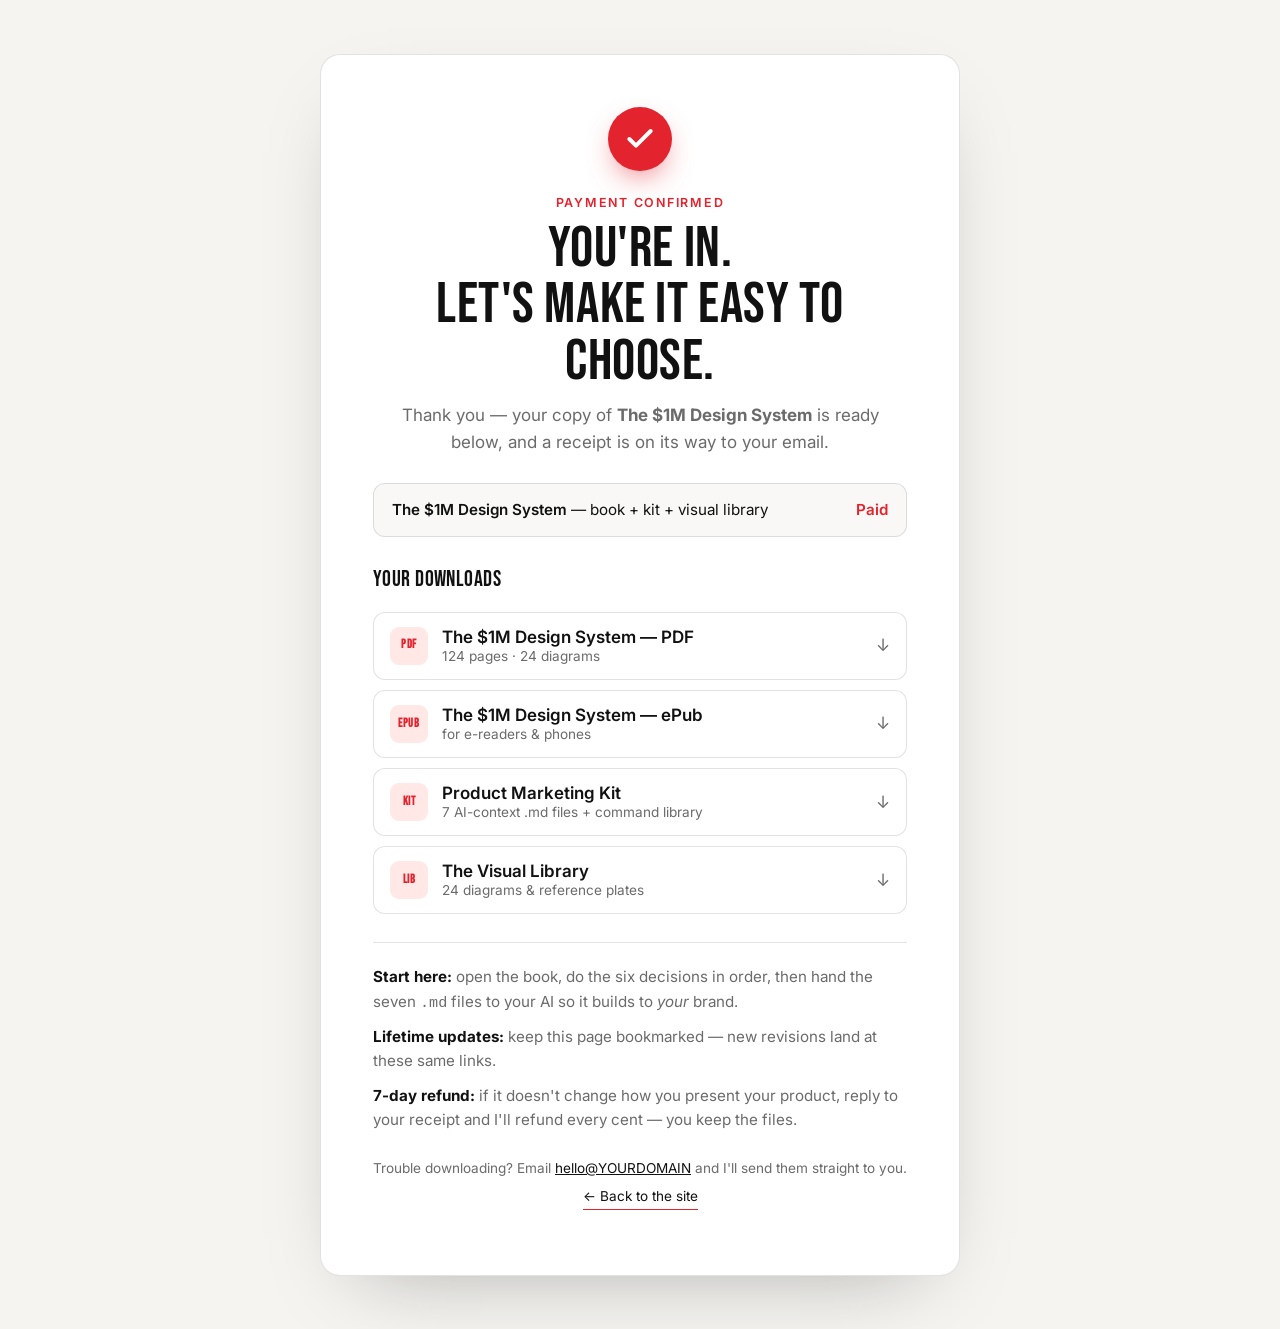
==== thanks.html @ 3d24204e "Launch site: The $1M Design System landing + checkout wiring + delivery page" ====
<!doctype html>
<html lang="en">
<head>
<meta charset="utf-8" />
<meta name="viewport" content="width=device-width, initial-scale=1" />
<meta name="robots" content="noindex" />
<title>You're in — THE $1M DESIGN SYSTEM</title>
<link rel="preconnect" href="https://fonts.googleapis.com" />
<link rel="preconnect" href="https://fonts.gstatic.com" crossorigin />
<link href="https://fonts.googleapis.com/css2?family=Bebas+Neue&family=Inter:wght@400;500;600&display=swap" rel="stylesheet" />
<style>
  :root{
    --bg:#F5F4F1; --fg:#111111; --muted:#6b6b6b; --accent:#E3232D;
    --border:color-mix(in oklab,#111 12%,transparent); --card:#fff;
  }
  *{box-sizing:border-box}
  html,body{margin:0}
  body{
    background:var(--bg); color:var(--fg);
    font-family:Inter,system-ui,sans-serif; font-size:17px; line-height:1.6;
    -webkit-font-smoothing:antialiased; min-height:100vh;
    display:flex; align-items:center; justify-content:center; padding:6vh 20px;
  }
  .card{
    width:100%; max-width:640px; background:var(--card);
    border:1px solid var(--border); border-radius:20px;
    padding:clamp(28px,5vw,52px); box-shadow:0 30px 80px -40px rgba(17,17,17,.35);
  }
  .check{
    width:64px;height:64px;border-radius:50%;
    background:var(--accent); color:#fff; display:grid;place-items:center;
    margin:0 auto 22px; box-shadow:0 12px 30px -10px color-mix(in oklab,var(--accent) 70%,transparent);
  }
  .check svg{width:32px;height:32px}
  .eyebrow{
    text-align:center; color:var(--accent); font-weight:600;
    letter-spacing:.14em; text-transform:uppercase; font-size:.78rem; margin:0 0 8px;
  }
  h1{
    font-family:"Bebas Neue",sans-serif; font-weight:400;
    font-size:clamp(2.4rem,7vw,3.6rem); line-height:.98; letter-spacing:.01em;
    text-align:center; margin:0 0 12px; text-transform:uppercase;
  }
  .sub{text-align:center; color:var(--muted); margin:0 auto 26px; max-width:44ch}
  .order{
    display:flex; justify-content:space-between; align-items:center;
    border:1px solid var(--border); border-radius:12px; padding:14px 18px;
    background:color-mix(in oklab,var(--bg) 60%,#fff); margin-bottom:26px; font-size:.95rem;
  }
  .order b{font-weight:600}
  .order .paid{color:var(--accent); font-weight:600}
  h2.dl-title{
    font-family:"Bebas Neue",sans-serif; font-weight:400; letter-spacing:.02em;
    text-transform:uppercase; font-size:1.35rem; margin:0 0 14px;
  }
  .downloads{list-style:none; margin:0 0 28px; padding:0; display:grid; gap:10px}
  .downloads a{
    display:flex; align-items:center; gap:14px; text-decoration:none; color:var(--fg);
    border:1px solid var(--border); border-radius:12px; padding:14px 16px;
    background:#fff; transition:border-color .2s, transform .2s, box-shadow .2s;
  }
  .downloads a:hover{border-color:var(--accent); transform:translateY(-1px); box-shadow:0 10px 24px -18px rgba(17,17,17,.5)}
  .downloads .ico{
    width:38px;height:38px;flex:0 0 38px;border-radius:9px;display:grid;place-items:center;
    background:color-mix(in oklab,var(--accent) 12%,#fff); color:var(--accent); font-weight:600; font-size:.72rem;
    font-family:"Bebas Neue",sans-serif; letter-spacing:.05em;
  }
  .downloads .meta{display:flex;flex-direction:column;line-height:1.25}
  .downloads .meta b{font-weight:600}
  .downloads .meta span{color:var(--muted); font-size:.85rem}
  .downloads .arrow{margin-left:auto; color:var(--muted)}
  .next{border-top:1px solid var(--border); padding-top:22px; margin-bottom:8px}
  .next p{margin:0 0 10px; color:var(--muted); font-size:.95rem}
  .next b{color:var(--fg)}
  .foot{text-align:center; color:var(--muted); font-size:.85rem; margin-top:26px}
  .foot a{color:var(--fg)}
  .home{
    display:inline-block; margin-top:6px; text-decoration:none; color:var(--fg);
    border-bottom:1px solid var(--accent); padding-bottom:1px;
  }
</style>
</head>
<body>
  <main class="card">
    <div class="check" aria-hidden="true">
      <svg viewBox="0 0 24 24" fill="none" stroke="currentColor" stroke-width="3" stroke-linecap="round" stroke-linejoin="round"><path d="M20 6 9 17l-5-5"/></svg>
    </div>

    <p class="eyebrow">Payment confirmed</p>
    <h1>You're in.<br>Let's make it easy to choose.</h1>
    <p class="sub">Thank you — your copy of <b>The $1M Design System</b> is ready below, and a receipt is on its way to your email.</p>

    <div class="order">
      <span><b>The $1M Design System</b> — book + kit + visual library</span>
      <span class="paid">Paid</span>
    </div>

    <h2 class="dl-title">Your downloads</h2>
    <!-- Drop the real files in  site/assets/downloads/  and keep these paths,
         or replace each href with a hosted/signed URL. -->
    <ul class="downloads">
      <li><a href="assets/downloads/the-1m-design-system.pdf" download>
        <span class="ico">PDF</span>
        <span class="meta"><b>The $1M Design System — PDF</b><span>124 pages · 24 diagrams</span></span>
        <span class="arrow">↓</span></a></li>
      <li><a href="assets/downloads/the-1m-design-system.epub" download>
        <span class="ico">EPUB</span>
        <span class="meta"><b>The $1M Design System — ePub</b><span>for e-readers &amp; phones</span></span>
        <span class="arrow">↓</span></a></li>
      <li><a href="assets/downloads/product-marketing-kit.zip" download>
        <span class="ico">KIT</span>
        <span class="meta"><b>Product Marketing Kit</b><span>7 AI-context .md files + command library</span></span>
        <span class="arrow">↓</span></a></li>
      <li><a href="assets/downloads/visual-library.zip" download>
        <span class="ico">LIB</span>
        <span class="meta"><b>The Visual Library</b><span>24 diagrams &amp; reference plates</span></span>
        <span class="arrow">↓</span></a></li>
    </ul>

    <div class="next">
      <p><b>Start here:</b> open the book, do the six decisions in order, then hand the seven <code>.md</code> files to your AI so it builds to <em>your</em> brand.</p>
      <p><b>Lifetime updates:</b> keep this page bookmarked — new revisions land at these same links.</p>
      <p><b>7-day refund:</b> if it doesn't change how you present your product, reply to your receipt and I'll refund every cent — you keep the files.</p>
    </div>

    <p class="foot">
      Trouble downloading? Email <a href="mailto:hello@YOURDOMAIN">hello@YOURDOMAIN</a> and I'll send them straight to you.<br>
      <a class="home" href="index.html">← Back to the site</a>
    </p>
  </main>
</body>
</html>
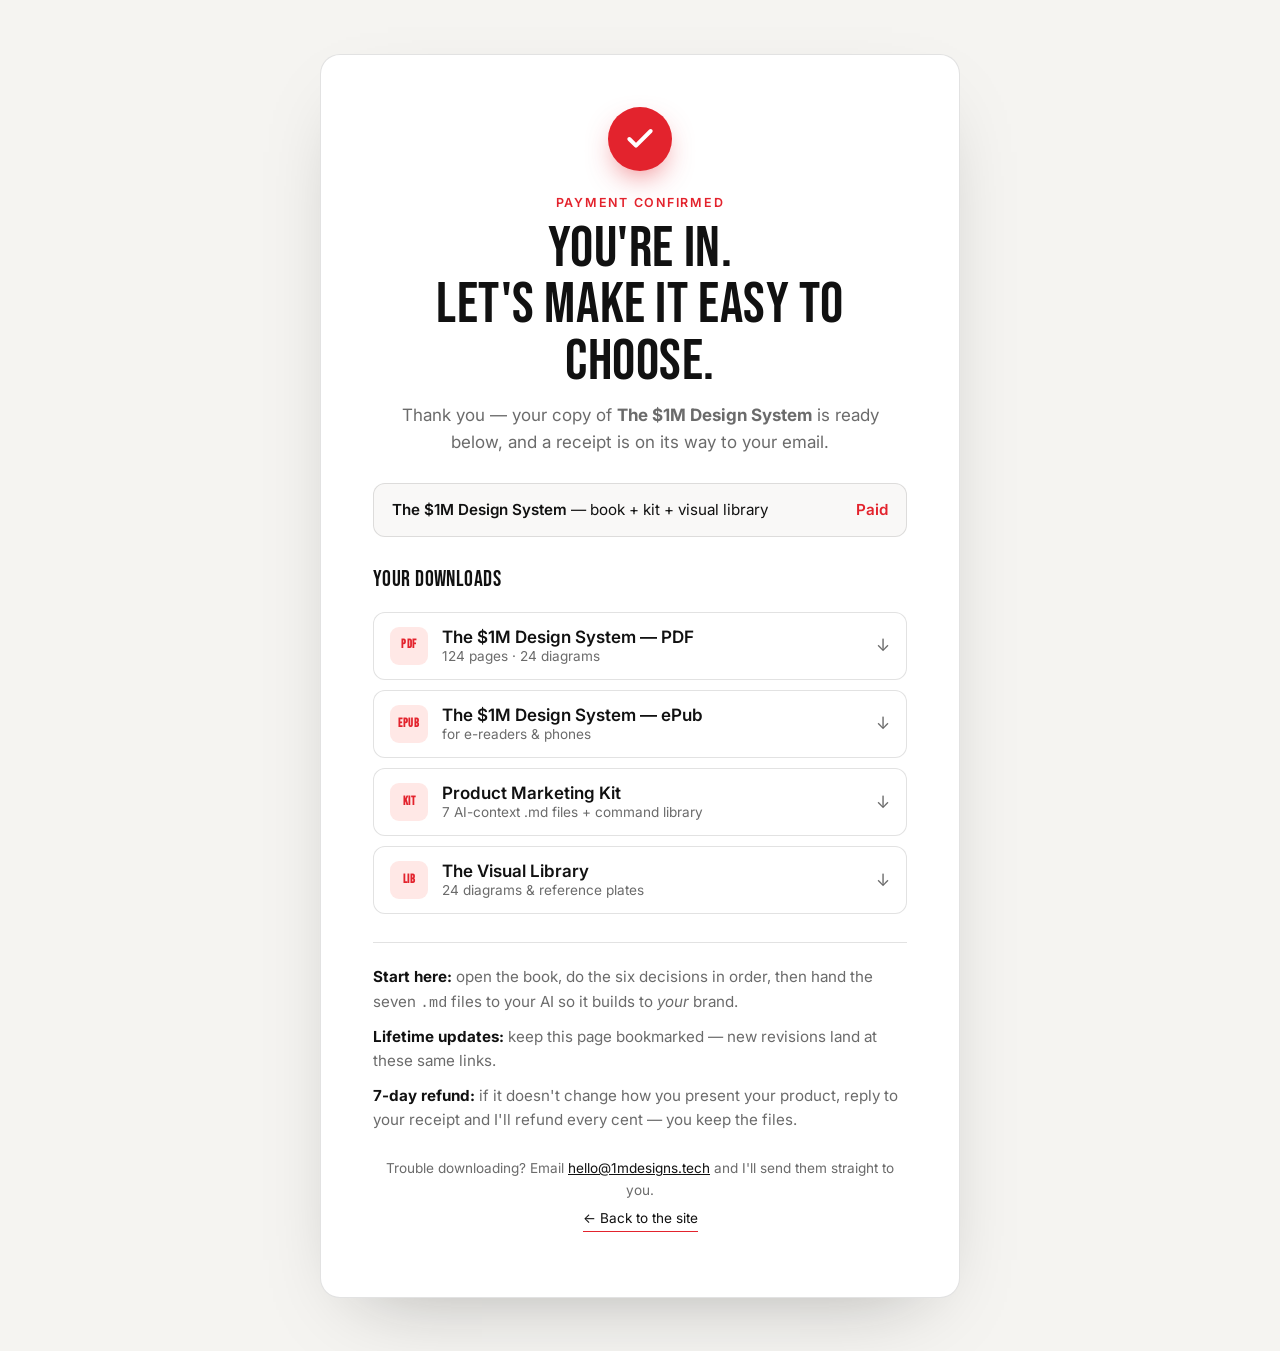
==== commit ce251657: "Add downloads (pdf/epub/kit/visual-library) + OG/Twitter meta, hide placeholder testimonials, suppor" ====
--- a/thanks.html
+++ b/thanks.html
@@ -124,7 +124,7 @@
     </div>
 
     <p class="foot">
-      Trouble downloading? Email <a href="mailto:hello@YOURDOMAIN">hello@YOURDOMAIN</a> and I'll send them straight to you.<br>
+      Trouble downloading? Email <a href="mailto:hello@1mdesigns.tech">hello@1mdesigns.tech</a> and I'll send them straight to you.<br>
       <a class="home" href="index.html">← Back to the site</a>
     </p>
   </main>
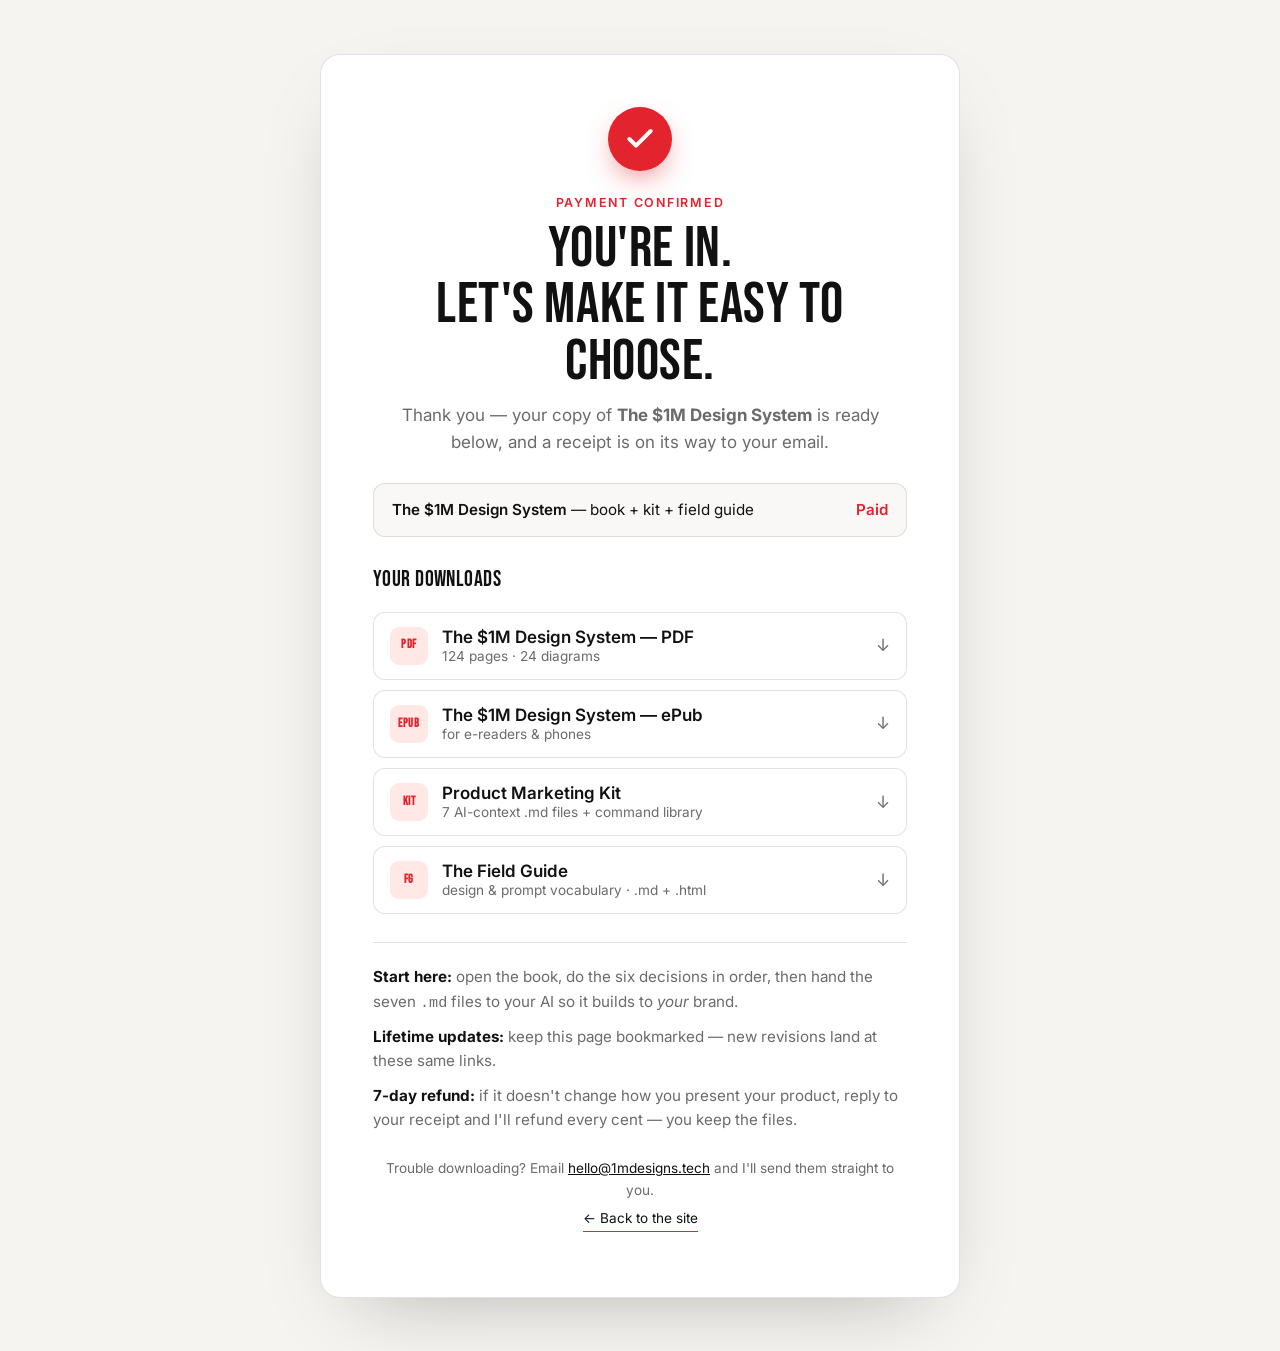
==== commit 7b146180: "Replace re-exported Visual Library with THE FIELD GUIDE (design & prompt vocabulary, web-verified re" ====
--- a/thanks.html
+++ b/thanks.html
@@ -91,7 +91,7 @@
     <p class="sub">Thank you — your copy of <b>The $1M Design System</b> is ready below, and a receipt is on its way to your email.</p>
 
     <div class="order">
-      <span><b>The $1M Design System</b> — book + kit + visual library</span>
+      <span><b>The $1M Design System</b> — book + kit + field guide</span>
       <span class="paid">Paid</span>
     </div>
 
@@ -111,9 +111,9 @@
         <span class="ico">KIT</span>
         <span class="meta"><b>Product Marketing Kit</b><span>7 AI-context .md files + command library</span></span>
         <span class="arrow">↓</span></a></li>
-      <li><a href="assets/downloads/visual-library.zip" download>
-        <span class="ico">LIB</span>
-        <span class="meta"><b>The Visual Library</b><span>24 diagrams &amp; reference plates</span></span>
+      <li><a href="assets/downloads/field-guide.zip" download>
+        <span class="ico">FG</span>
+        <span class="meta"><b>The Field Guide</b><span>design &amp; prompt vocabulary · .md + .html</span></span>
         <span class="arrow">↓</span></a></li>
     </ul>
 
